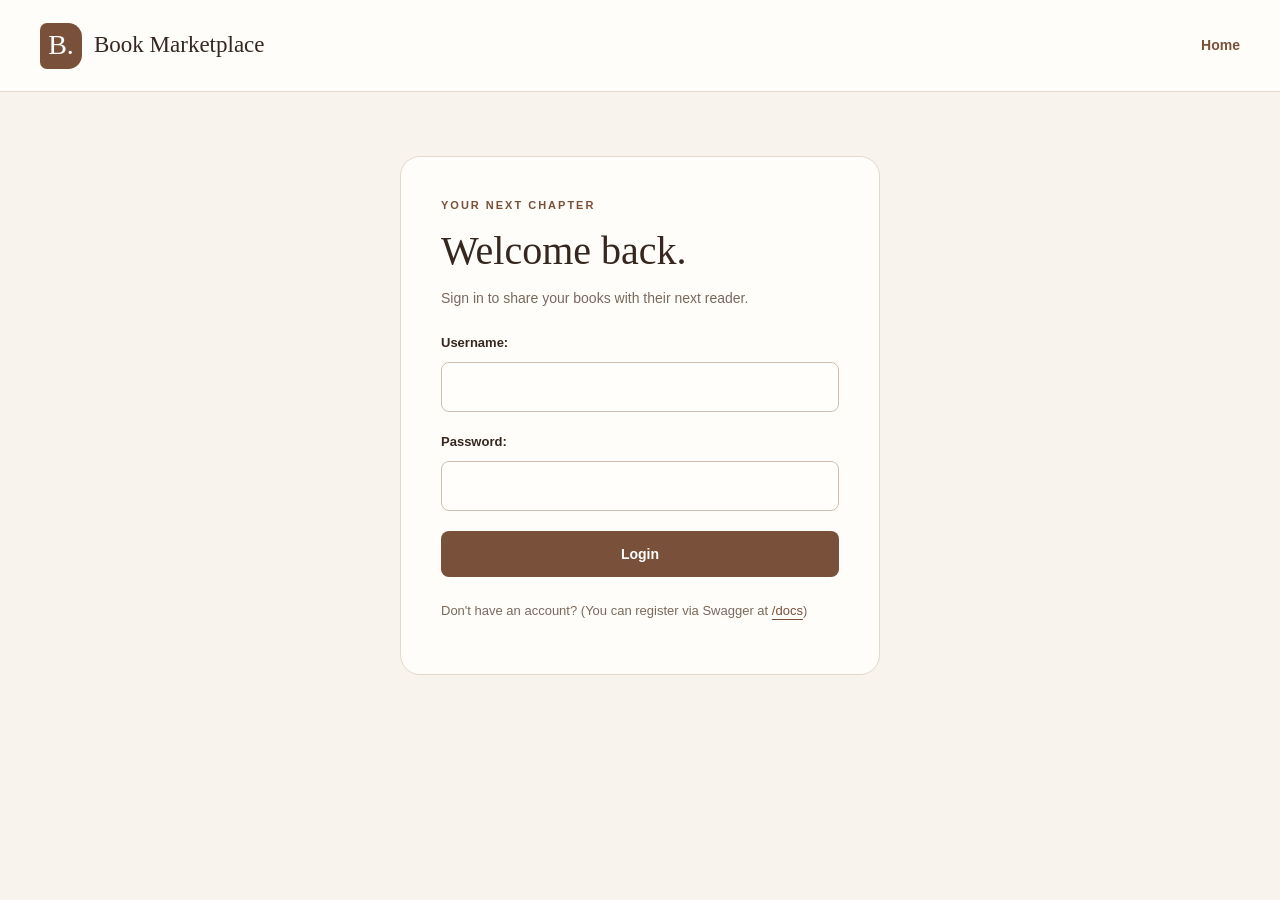
==== frontend/login.html @ 755cabb0 "Change the frontend" ====
<!DOCTYPE html>
<html lang="en">
<head>
    <meta charset="UTF-8">
    <meta name="viewport" content="width=device-width, initial-scale=1.0">
    <title>Login - Book Marketplace</title>
    <link rel="stylesheet" href="style.css">
</head>
<body>
    <header>
        <h1><span class="brand-mark" aria-hidden="true">B.</span> Book Marketplace</h1>
        <nav>
            <a href="index.html">Home</a>
        </nav>
    </header>

    <main class="auth-container">
        <p class="eyebrow">YOUR NEXT CHAPTER</p><h2>Welcome back.</h2><p class="section-description">Sign in to share your books with their next reader.</p>
        <form id="login-form">
            <div class="form-group">
                <label for="login-username">Username:</label>
                <input type="text" id="login-username" autocomplete="username" required>
            </div>
            
            <div class="form-group">
                <label for="login-password">Password:</label>
                <input type="password" id="login-password" autocomplete="current-password" required>
            </div>
            
            <button type="submit">Login</button>
        </form>
        <p>Don't have an account? (You can register via Swagger at <a href="http://localhost:8000/docs" target="_blank">/docs</a>)</p>
    </main>

    <script src="app.js"></script>
</body>
</html>
---- frontend/style.css ----
:root {
    --paper: #f8f4ed;
    --surface: #fffdf9;
    --ink: #35271f;
    --muted: #79695c;
    --accent: #795039;
    --accent-hover: #603d2a;
    --line: #e3d8cb;
}
* { box-sizing: border-box; }
html { scroll-behavior: smooth; }
body { margin: 0; background: var(--paper); color: var(--ink); font-family: 'Segoe UI', Arial, sans-serif; line-height: 1.6; }
a { color: var(--accent); text-underline-offset: 4px; }
header { min-height: 92px; padding: 20px max(24px, calc((100vw - 1200px) / 2)); display: flex; align-items: center; justify-content: space-between; gap: 24px; border-bottom: 1px solid var(--line); background: var(--surface); }
header h1 { display: flex; align-items: center; gap: 12px; margin: 0; font-family: Georgia, serif; font-size: 23px; font-weight: normal; }
.brand-mark { display: grid; place-items: center; width: 42px; height: 46px; background: var(--accent); color: white; border-radius: 7px 14px 14px 7px; font-size: 28px; }
nav { display: flex; align-items: center; gap: 24px; }
nav a { text-decoration: none; font-size: 14px; font-weight: 600; }
nav a:hover { text-decoration: underline; }
main { max-width: 1248px; margin: auto; padding: 0 24px 64px; }
.hero { position: relative; overflow: hidden; padding: 64px 48px; margin: 32px 0 48px; border: 1px solid var(--line); border-radius: 24px; background: #eee2d2; }
.hero::after { content: 'B.'; position: absolute; right: 6%; top: -50px; font: italic 360px Georgia, serif; color: #79503912; pointer-events: none; }
.eyebrow { margin: 0 0 12px; color: var(--accent); font-size: 11px; font-weight: 700; letter-spacing: 2px; }
h2 { margin: 0 0 12px; font: normal 30px/1.2 Georgia, serif; color: var(--ink); }
.hero h2 { position: relative; z-index: 1; font-size: clamp(40px, 5.5vw, 70px); letter-spacing: -2px; }
.hero > p:not(.eyebrow) { max-width: 430px; color: #665243; margin: 20px 0 28px; }
.button-link, button { display: inline-flex; align-items: center; justify-content: center; gap: 20px; background: var(--accent); color: white; border: 1px solid transparent; border-radius: 8px; padding: 12px 20px; min-height: 46px; font: 600 14px 'Segoe UI', sans-serif; text-decoration: none; cursor: pointer; transition: background .18s; }
button:hover, .button-link:hover { background: var(--accent-hover); }
.market-layout { display: grid; grid-template-columns: minmax(0, 1fr) 330px; gap: 40px; align-items: start; }
#books-section { grid-column: 1; grid-row: 1; min-width: 0; }
#add-book-section { grid-column: 2; grid-row: 1; border: 1px solid var(--line); border-radius: 16px; padding: 26px; background: var(--surface); }
#add-book-section h2 { font-size: 26px; }
.section-description { color: var(--muted); font-size: 14px; margin: 0 0 24px; }
form { display: grid; gap: 10px; }
label { font-size: 13px; font-weight: 600; }
input, textarea { width: 100%; min-width: 0; border: 1px solid #cdbfaf; border-radius: 8px; background: #fffefa; color: var(--ink); font: inherit; font-size: 15px; padding: 12px; margin-bottom: 10px; }
textarea { resize: vertical; min-height: 110px; }
input::placeholder, textarea::placeholder { color: #8b7c6e; }
:focus-visible { outline: 3px solid #a57a53; outline-offset: 3px; }
#books-container { display: grid; grid-template-columns: repeat(auto-fit, minmax(min(230px, 100%), 1fr)); gap: 20px; }
.book-card { position: relative; overflow: hidden; background: var(--surface); border: 1px solid var(--line); padding: 26px; border-radius: 14px; }
.book-card::before { content: ''; display: block; height: 7px; width: 44px; background: #bb926a; border-radius: 3px; margin-bottom: 24px; }
.book-card h3 { font: normal 24px/1.3 Georgia, serif; margin: 0 0 12px; overflow-wrap: anywhere; }
.book-card p { color: var(--muted); font-size: 14px; overflow-wrap: anywhere; }
.price { border-top: 1px solid var(--line); padding-top: 18px; margin-top: 24px; font-size: 22px; font-weight: 650; color: var(--accent); }
#books-container > p { padding: 28px; border: 1px dashed #cdbfaf; border-radius: 12px; color: var(--muted); }
.auth-container { max-width: 480px; background: var(--surface); padding: 40px; margin: 64px auto; border: 1px solid var(--line); border-radius: 20px; }
.auth-container h2 { font-size: 40px; }
.form-group { display: grid; gap: 8px; }
.auth-container > p:last-child { color: var(--muted); font-size: 13px; margin-top: 24px; }
footer { max-width: 1200px; margin: auto; padding: 24px 0; border-top: 1px solid var(--line); display: flex; justify-content: space-between; gap: 20px; color: var(--muted); font-size: 13px; }
@media (max-width: 800px) {
    .market-layout { grid-template-columns: 1fr; gap: 32px; }
    #books-section, #add-book-section { grid-column: 1; grid-row: auto; }
    #books-section { grid-row: 1; }
    #add-book-section { grid-row: 2; }
    .hero { padding: 36px 26px; margin: 24px 0 32px; }
    footer { margin: 0 24px; }
}
@media (max-width: 480px) {
    header { padding: 16px; flex-wrap: wrap; gap: 12px; }
    header h1 { font-size: 21px; }
    nav { width: 100%; justify-content: flex-end; gap: 20px; }
    main { padding: 0 16px 40px; }
    .hero h2 { letter-spacing: -1px; }
    .hero::after { right: -50px; }
    .auth-container { margin: 24px 16px; padding: 28px 22px; }
    footer { flex-direction: column; gap: 4px; }
}
@media (prefers-reduced-motion: reduce) { html { scroll-behavior: auto; } button, .button-link { transition: none; } }
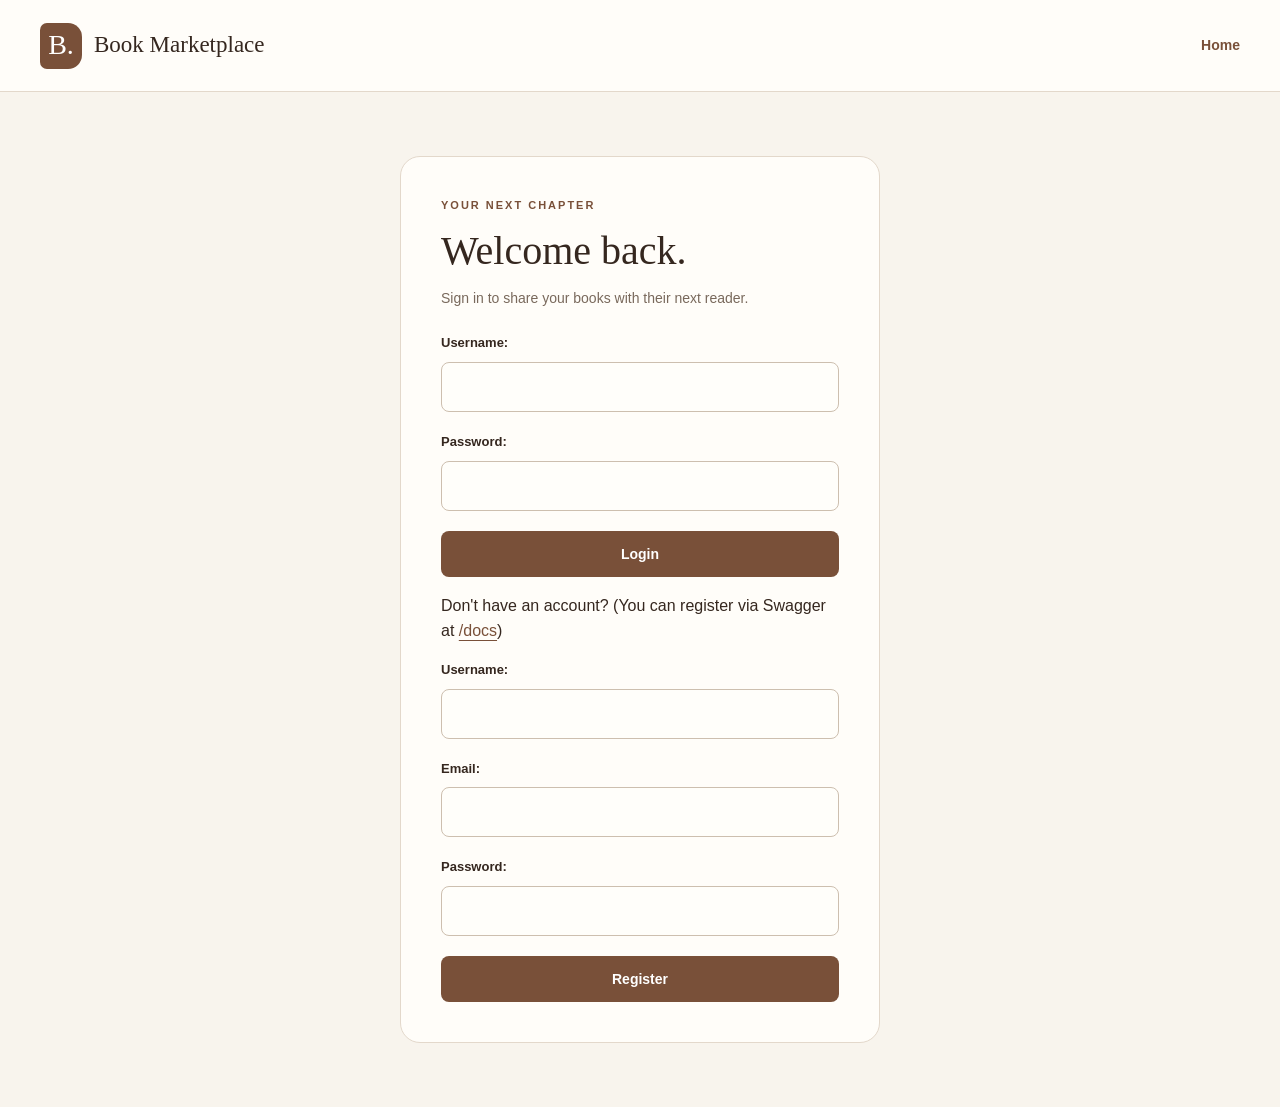
==== commit d1825d38: "add register html form" ====
--- a/frontend/login.html
+++ b/frontend/login.html
@@ -30,6 +30,27 @@
             <button type="submit">Login</button>
         </form>
         <p>Don't have an account? (You can register via Swagger at <a href="http://localhost:8000/docs" target="_blank">/docs</a>)</p>
+
+        <form id = "register-form">
+            <div class="form-group">
+                <label for="register-username"> Username:</label> 
+                <input type = "text" id = "register-username" autocomplete="username" required>
+            </div>
+             <div class = "form-group">
+                <label for = "register-email"> Email:</label>
+                <input type = "email" id = "register-email" autocomplete="email" required>
+            </div>
+            
+            <div class = "form-group">
+                <label for = "register-password"> Password:</label>
+                <input type = "password" id = "register-password" autocomplete= "new-password" required>
+            </div>
+           
+
+            <button type = "submit"> Register</button>
+        </form>
+
+
     </main>
 
     <script src="app.js"></script>
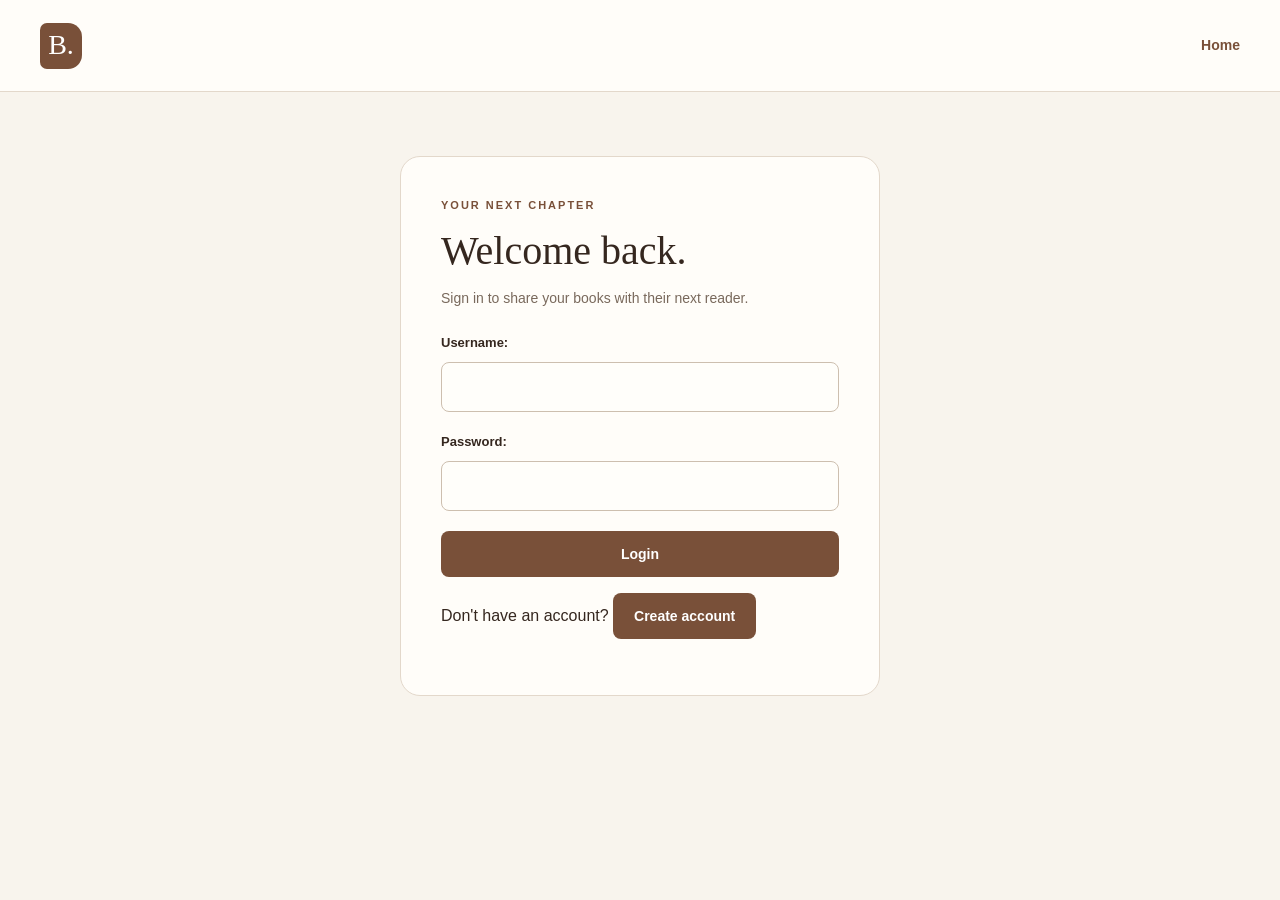
==== commit cb2f51ef: "Finalizing the frontend" ====
--- a/frontend/login.html
+++ b/frontend/login.html
@@ -3,12 +3,12 @@
 <head>
     <meta charset="UTF-8">
     <meta name="viewport" content="width=device-width, initial-scale=1.0">
-    <title>Login - Book Marketplace</title>
-    <link rel="stylesheet" href="style.css">
+    <title>Login-Book Marketplace</title>
+    <link rel="stylesheet" href="style.css?v=2">
 </head>
 <body>
     <header>
-        <h1><span class="brand-mark" aria-hidden="true">B.</span> Book Marketplace</h1>
+        <h1><span class="brand-mark" aria-hidden="true">B.</span></h1>
         <nav>
             <a href="index.html">Home</a>
         </nav>
@@ -29,9 +29,13 @@
             
             <button type="submit">Login</button>
         </form>
-        <p>Don't have an account? (You can register via Swagger at <a href="http://localhost:8000/docs" target="_blank">/docs</a>)</p>
+        <p id="show-register-prompt">
+            Don't have an account?
+            <button type="button" id="show-register">Create account</button>
+        </p>
+       
 
-        <form id = "register-form">
+        <form id = "register-form" hidden>
             <div class="form-group">
                 <label for="register-username"> Username:</label> 
                 <input type = "text" id = "register-username" autocomplete="username" required>
@@ -49,10 +53,14 @@
 
             <button type = "submit"> Register</button>
         </form>
+        <p id="show-login-prompt" hidden>
+            Already have an account?
+            <button type="button" id="show-login">Sign in</button>
+        </p>
 
 
     </main>
 
-    <script src="app.js"></script>
+    <script src="app.js?v=2"></script>
 </body>
 </html>
--- a/frontend/style.css
+++ b/frontend/style.css
@@ -68,3 +68,7 @@
     footer { flex-direction: column; gap: 4px; }
 }
 @media (prefers-reduced-motion: reduce) { html { scroll-behavior: auto; } button, .button-link { transition: none; } }
+
+[hidden] {
+    display: none !important;
+}
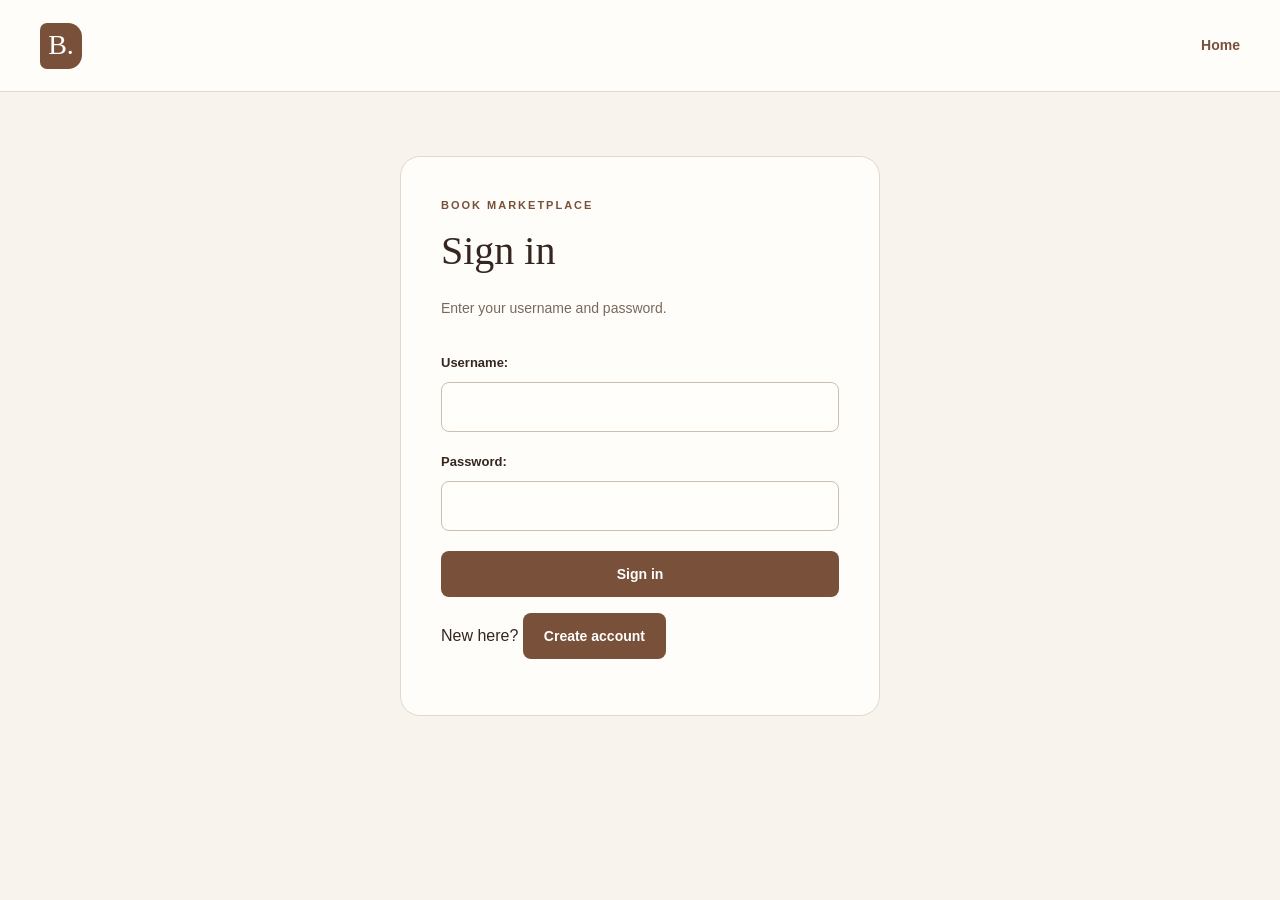
==== commit 66fdac35: "Finalizing the market" ====
--- a/frontend/login.html
+++ b/frontend/login.html
@@ -3,7 +3,7 @@
 <head>
     <meta charset="UTF-8">
     <meta name="viewport" content="width=device-width, initial-scale=1.0">
-    <title>Login-Book Marketplace</title>
+    <title>Account - Book Marketplace</title>
     <link rel="stylesheet" href="style.css?v=2">
 </head>
 <body>
@@ -15,8 +15,10 @@
     </header>
 
     <main class="auth-container">
-        <p class="eyebrow">YOUR NEXT CHAPTER</p><h2>Welcome back.</h2><p class="section-description">Sign in to share your books with their next reader.</p>
+        <p class="eyebrow">BOOK MARKETPLACE</p>
         <form id="login-form">
+            <h2>Sign in</h2>
+            <p class="section-description">Enter your username and password.</p>
             <div class="form-group">
                 <label for="login-username">Username:</label>
                 <input type="text" id="login-username" autocomplete="username" required>
@@ -27,15 +29,17 @@
                 <input type="password" id="login-password" autocomplete="current-password" required>
             </div>
             
-            <button type="submit">Login</button>
+            <button type="submit">Sign in</button>
         </form>
         <p id="show-register-prompt">
-            Don't have an account?
+            New here?
             <button type="button" id="show-register">Create account</button>
         </p>
        
 
-        <form id = "register-form" hidden>
+        <form id="register-form" hidden>
+            <h2>Create account</h2>
+            <p class="section-description">Fill in your details to join.</p>
             <div class="form-group">
                 <label for="register-username"> Username:</label> 
                 <input type = "text" id = "register-username" autocomplete="username" required>
@@ -51,7 +55,7 @@
             </div>
            
 
-            <button type = "submit"> Register</button>
+            <button type = "submit">Create account</button>
         </form>
         <p id="show-login-prompt" hidden>
             Already have an account?
